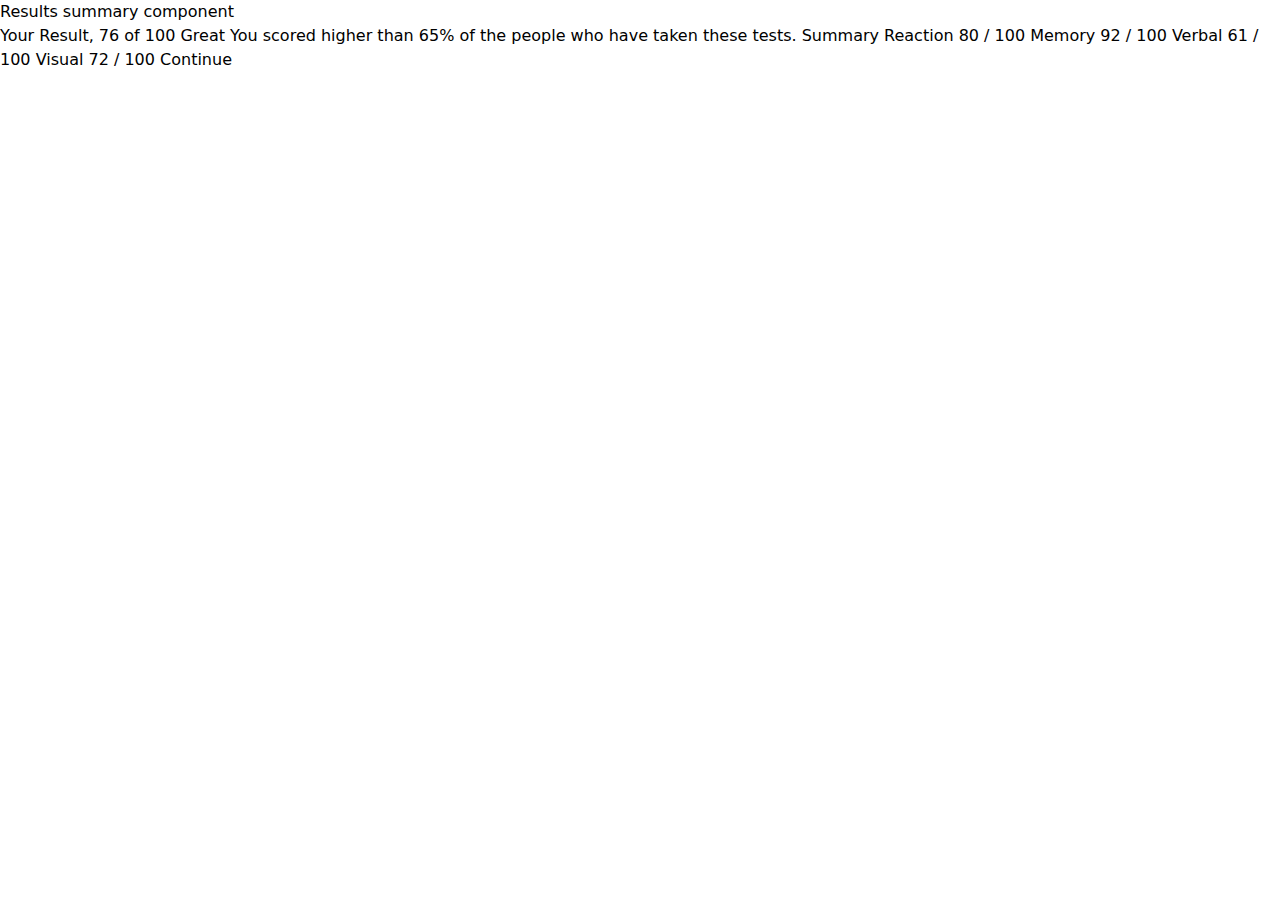
==== pages/index.html @ bf83e8e1 "initial commit" ====
<!DOCTYPE html>
<html lang="en">
    <head>
        <meta charset="UTF-8">
        <!-- displays site properly based on user's device -->
        <meta name="viewport" content="width=device-width, initial-scale=1.0"> 
      
        <link rel="stylesheet" href="/css/styles.css">

        <link rel="icon" type="image/png" sizes="32x32" href="/images/favicon-32x32.png">
    
    
        <title>Frontend Mentor | Results summary component</title>
    </head>
    <body class="text-center mx-0 my-auto">
        <header>
            <h1 class="hidden">Results summary component</h1>
        </header>
        <main class="container text-amber-700">
            <section class="bg-emerald-500 w-52 h-52 rounded-full shadow-2xl">

            </section>
            Your Result, 
            76
            of 100
          
            Great
            You scored higher than 65% of the people who have taken these tests.
            
            Summary
          
            Reaction
            80 / 100
          
            Memory
            92 / 100
          
            Verbal
            61 / 100
          
            Visual
            72 / 100
          
            Continue
        </main>
        <footer></footer>
    </body>
</html>
---- css/styles.css ----
/*
! tailwindcss v3.4.1 | MIT License | https://tailwindcss.com
*/

/*
1. Prevent padding and border from affecting element width. (https://github.com/mozdevs/cssremedy/issues/4)
2. Allow adding a border to an element by just adding a border-width. (https://github.com/tailwindcss/tailwindcss/pull/116)
*/

*,
::before,
::after {
  box-sizing: border-box;
  /* 1 */
  border-width: 0;
  /* 2 */
  border-style: solid;
  /* 2 */
  border-color: #e5e7eb;
  /* 2 */
}

::before,
::after {
  --tw-content: '';
}

/*
1. Use a consistent sensible line-height in all browsers.
2. Prevent adjustments of font size after orientation changes in iOS.
3. Use a more readable tab size.
4. Use the user's configured `sans` font-family by default.
5. Use the user's configured `sans` font-feature-settings by default.
6. Use the user's configured `sans` font-variation-settings by default.
7. Disable tap highlights on iOS
*/

html,
:host {
  line-height: 1.5;
  /* 1 */
  -webkit-text-size-adjust: 100%;
  /* 2 */
  -moz-tab-size: 4;
  /* 3 */
  -o-tab-size: 4;
     tab-size: 4;
  /* 3 */
  font-family: ui-sans-serif, system-ui, sans-serif, "Apple Color Emoji", "Segoe UI Emoji", "Segoe UI Symbol", "Noto Color Emoji";
  /* 4 */
  font-feature-settings: normal;
  /* 5 */
  font-variation-settings: normal;
  /* 6 */
  -webkit-tap-highlight-color: transparent;
  /* 7 */
}

/*
1. Remove the margin in all browsers.
2. Inherit line-height from `html` so users can set them as a class directly on the `html` element.
*/

body {
  margin: 0;
  /* 1 */
  line-height: inherit;
  /* 2 */
}

/*
1. Add the correct height in Firefox.
2. Correct the inheritance of border color in Firefox. (https://bugzilla.mozilla.org/show_bug.cgi?id=190655)
3. Ensure horizontal rules are visible by default.
*/

hr {
  height: 0;
  /* 1 */
  color: inherit;
  /* 2 */
  border-top-width: 1px;
  /* 3 */
}

/*
Add the correct text decoration in Chrome, Edge, and Safari.
*/

abbr:where([title]) {
  -webkit-text-decoration: underline dotted;
          text-decoration: underline dotted;
}

/*
Remove the default font size and weight for headings.
*/

h1,
h2,
h3,
h4,
h5,
h6 {
  font-size: inherit;
  font-weight: inherit;
}

/*
Reset links to optimize for opt-in styling instead of opt-out.
*/

a {
  color: inherit;
  text-decoration: inherit;
}

/*
Add the correct font weight in Edge and Safari.
*/

b,
strong {
  font-weight: bolder;
}

/*
1. Use the user's configured `mono` font-family by default.
2. Use the user's configured `mono` font-feature-settings by default.
3. Use the user's configured `mono` font-variation-settings by default.
4. Correct the odd `em` font sizing in all browsers.
*/

code,
kbd,
samp,
pre {
  font-family: ui-monospace, SFMono-Regular, Menlo, Monaco, Consolas, "Liberation Mono", "Courier New", monospace;
  /* 1 */
  font-feature-settings: normal;
  /* 2 */
  font-variation-settings: normal;
  /* 3 */
  font-size: 1em;
  /* 4 */
}

/*
Add the correct font size in all browsers.
*/

small {
  font-size: 80%;
}

/*
Prevent `sub` and `sup` elements from affecting the line height in all browsers.
*/

sub,
sup {
  font-size: 75%;
  line-height: 0;
  position: relative;
  vertical-align: baseline;
}

sub {
  bottom: -0.25em;
}

sup {
  top: -0.5em;
}

/*
1. Remove text indentation from table contents in Chrome and Safari. (https://bugs.chromium.org/p/chromium/issues/detail?id=999088, https://bugs.webkit.org/show_bug.cgi?id=201297)
2. Correct table border color inheritance in all Chrome and Safari. (https://bugs.chromium.org/p/chromium/issues/detail?id=935729, https://bugs.webkit.org/show_bug.cgi?id=195016)
3. Remove gaps between table borders by default.
*/

table {
  text-indent: 0;
  /* 1 */
  border-color: inherit;
  /* 2 */
  border-collapse: collapse;
  /* 3 */
}

/*
1. Change the font styles in all browsers.
2. Remove the margin in Firefox and Safari.
3. Remove default padding in all browsers.
*/

button,
input,
optgroup,
select,
textarea {
  font-family: inherit;
  /* 1 */
  font-feature-settings: inherit;
  /* 1 */
  font-variation-settings: inherit;
  /* 1 */
  font-size: 100%;
  /* 1 */
  font-weight: inherit;
  /* 1 */
  line-height: inherit;
  /* 1 */
  color: inherit;
  /* 1 */
  margin: 0;
  /* 2 */
  padding: 0;
  /* 3 */
}

/*
Remove the inheritance of text transform in Edge and Firefox.
*/

button,
select {
  text-transform: none;
}

/*
1. Correct the inability to style clickable types in iOS and Safari.
2. Remove default button styles.
*/

button,
[type='button'],
[type='reset'],
[type='submit'] {
  -webkit-appearance: button;
  /* 1 */
  background-color: transparent;
  /* 2 */
  background-image: none;
  /* 2 */
}

/*
Use the modern Firefox focus style for all focusable elements.
*/

:-moz-focusring {
  outline: auto;
}

/*
Remove the additional `:invalid` styles in Firefox. (https://github.com/mozilla/gecko-dev/blob/2f9eacd9d3d995c937b4251a5557d95d494c9be1/layout/style/res/forms.css#L728-L737)
*/

:-moz-ui-invalid {
  box-shadow: none;
}

/*
Add the correct vertical alignment in Chrome and Firefox.
*/

progress {
  vertical-align: baseline;
}

/*
Correct the cursor style of increment and decrement buttons in Safari.
*/

::-webkit-inner-spin-button,
::-webkit-outer-spin-button {
  height: auto;
}

/*
1. Correct the odd appearance in Chrome and Safari.
2. Correct the outline style in Safari.
*/

[type='search'] {
  -webkit-appearance: textfield;
  /* 1 */
  outline-offset: -2px;
  /* 2 */
}

/*
Remove the inner padding in Chrome and Safari on macOS.
*/

::-webkit-search-decoration {
  -webkit-appearance: none;
}

/*
1. Correct the inability to style clickable types in iOS and Safari.
2. Change font properties to `inherit` in Safari.
*/

::-webkit-file-upload-button {
  -webkit-appearance: button;
  /* 1 */
  font: inherit;
  /* 2 */
}

/*
Add the correct display in Chrome and Safari.
*/

summary {
  display: list-item;
}

/*
Removes the default spacing and border for appropriate elements.
*/

blockquote,
dl,
dd,
h1,
h2,
h3,
h4,
h5,
h6,
hr,
figure,
p,
pre {
  margin: 0;
}

fieldset {
  margin: 0;
  padding: 0;
}

legend {
  padding: 0;
}

ol,
ul,
menu {
  list-style: none;
  margin: 0;
  padding: 0;
}

/*
Reset default styling for dialogs.
*/

dialog {
  padding: 0;
}

/*
Prevent resizing textareas horizontally by default.
*/

textarea {
  resize: vertical;
}

/*
1. Reset the default placeholder opacity in Firefox. (https://github.com/tailwindlabs/tailwindcss/issues/3300)
2. Set the default placeholder color to the user's configured gray 400 color.
*/

input::-moz-placeholder, textarea::-moz-placeholder {
  opacity: 1;
  /* 1 */
  color: #9ca3af;
  /* 2 */
}

input::placeholder,
textarea::placeholder {
  opacity: 1;
  /* 1 */
  color: #9ca3af;
  /* 2 */
}

/*
Set the default cursor for buttons.
*/

button,
[role="button"] {
  cursor: pointer;
}

/*
Make sure disabled buttons don't get the pointer cursor.
*/

:disabled {
  cursor: default;
}

/*
1. Make replaced elements `display: block` by default. (https://github.com/mozdevs/cssremedy/issues/14)
2. Add `vertical-align: middle` to align replaced elements more sensibly by default. (https://github.com/jensimmons/cssremedy/issues/14#issuecomment-634934210)
   This can trigger a poorly considered lint error in some tools but is included by design.
*/

img,
svg,
video,
canvas,
audio,
iframe,
embed,
object {
  display: block;
  /* 1 */
  vertical-align: middle;
  /* 2 */
}

/*
Constrain images and videos to the parent width and preserve their intrinsic aspect ratio. (https://github.com/mozdevs/cssremedy/issues/14)
*/

img,
video {
  max-width: 100%;
  height: auto;
}

/* Make elements with the HTML hidden attribute stay hidden by default */

[hidden] {
  display: none;
}

*, ::before, ::after {
  --tw-border-spacing-x: 0;
  --tw-border-spacing-y: 0;
  --tw-translate-x: 0;
  --tw-translate-y: 0;
  --tw-rotate: 0;
  --tw-skew-x: 0;
  --tw-skew-y: 0;
  --tw-scale-x: 1;
  --tw-scale-y: 1;
  --tw-pan-x:  ;
  --tw-pan-y:  ;
  --tw-pinch-zoom:  ;
  --tw-scroll-snap-strictness: proximity;
  --tw-gradient-from-position:  ;
  --tw-gradient-via-position:  ;
  --tw-gradient-to-position:  ;
  --tw-ordinal:  ;
  --tw-slashed-zero:  ;
  --tw-numeric-figure:  ;
  --tw-numeric-spacing:  ;
  --tw-numeric-fraction:  ;
  --tw-ring-inset:  ;
  --tw-ring-offset-width: 0px;
  --tw-ring-offset-color: #fff;
  --tw-ring-color: rgb(59 130 246 / 0.5);
  --tw-ring-offset-shadow: 0 0 #0000;
  --tw-ring-shadow: 0 0 #0000;
  --tw-shadow: 0 0 #0000;
  --tw-shadow-colored: 0 0 #0000;
  --tw-blur:  ;
  --tw-brightness:  ;
  --tw-contrast:  ;
  --tw-grayscale:  ;
  --tw-hue-rotate:  ;
  --tw-invert:  ;
  --tw-saturate:  ;
  --tw-sepia:  ;
  --tw-drop-shadow:  ;
  --tw-backdrop-blur:  ;
  --tw-backdrop-brightness:  ;
  --tw-backdrop-contrast:  ;
  --tw-backdrop-grayscale:  ;
  --tw-backdrop-hue-rotate:  ;
  --tw-backdrop-invert:  ;
  --tw-backdrop-opacity:  ;
  --tw-backdrop-saturate:  ;
  --tw-backdrop-sepia:  ;
}

::backdrop {
  --tw-border-spacing-x: 0;
  --tw-border-spacing-y: 0;
  --tw-translate-x: 0;
  --tw-translate-y: 0;
  --tw-rotate: 0;
  --tw-skew-x: 0;
  --tw-skew-y: 0;
  --tw-scale-x: 1;
  --tw-scale-y: 1;
  --tw-pan-x:  ;
  --tw-pan-y:  ;
  --tw-pinch-zoom:  ;
  --tw-scroll-snap-strictness: proximity;
  --tw-gradient-from-position:  ;
  --tw-gradient-via-position:  ;
  --tw-gradient-to-position:  ;
  --tw-ordinal:  ;
  --tw-slashed-zero:  ;
  --tw-numeric-figure:  ;
  --tw-numeric-spacing:  ;
  --tw-numeric-fraction:  ;
  --tw-ring-inset:  ;
  --tw-ring-offset-width: 0px;
  --tw-ring-offset-color: #fff;
  --tw-ring-color: rgb(59 130 246 / 0.5);
  --tw-ring-offset-shadow: 0 0 #0000;
  --tw-ring-shadow: 0 0 #0000;
  --tw-shadow: 0 0 #0000;
  --tw-shadow-colored: 0 0 #0000;
  --tw-blur:  ;
  --tw-brightness:  ;
  --tw-contrast:  ;
  --tw-grayscale:  ;
  --tw-hue-rotate:  ;
  --tw-invert:  ;
  --tw-saturate:  ;
  --tw-sepia:  ;
  --tw-drop-shadow:  ;
  --tw-backdrop-blur:  ;
  --tw-backdrop-brightness:  ;
  --tw-backdrop-contrast:  ;
  --tw-backdrop-grayscale:  ;
  --tw-backdrop-hue-rotate:  ;
  --tw-backdrop-invert:  ;
  --tw-backdrop-opacity:  ;
  --tw-backdrop-saturate:  ;
  --tw-backdrop-sepia:  ;
}

/*Variables*/

:root{
  --lred:hsl(0, 100%, 67%);
  --oyellow: hsl(39, 100%, 56%);
  --gteal: hsl(166, 100%, 37%);
  --cblue: hsl(234, 85%, 45%);
  --white: hsl(0, 0%, 100%);
  --pblue: hsl(221, 100%, 96%);
  --lavander: hsl(241, 100%, 89%);
  --gblue: hsl(224, 30%, 27%);
  --black: hsl(0, 0%, 0%);
}

/*
## Gradients

- Light slate blue (background): hsl(252, 100%, 67%)
- Light royal blue (background): hsl(241, 81%, 54%)

- Violet blue (circle): hsla(256, 72%, 46%, 1)
- Persian blue (circle): hsla(241, 72%, 46%, 0)

### Font

- Family: [Hanken Grotesk](https://fonts.google.com/specimen/Hanken+Grotesk)
- Weights: 500, 700, 800

*/
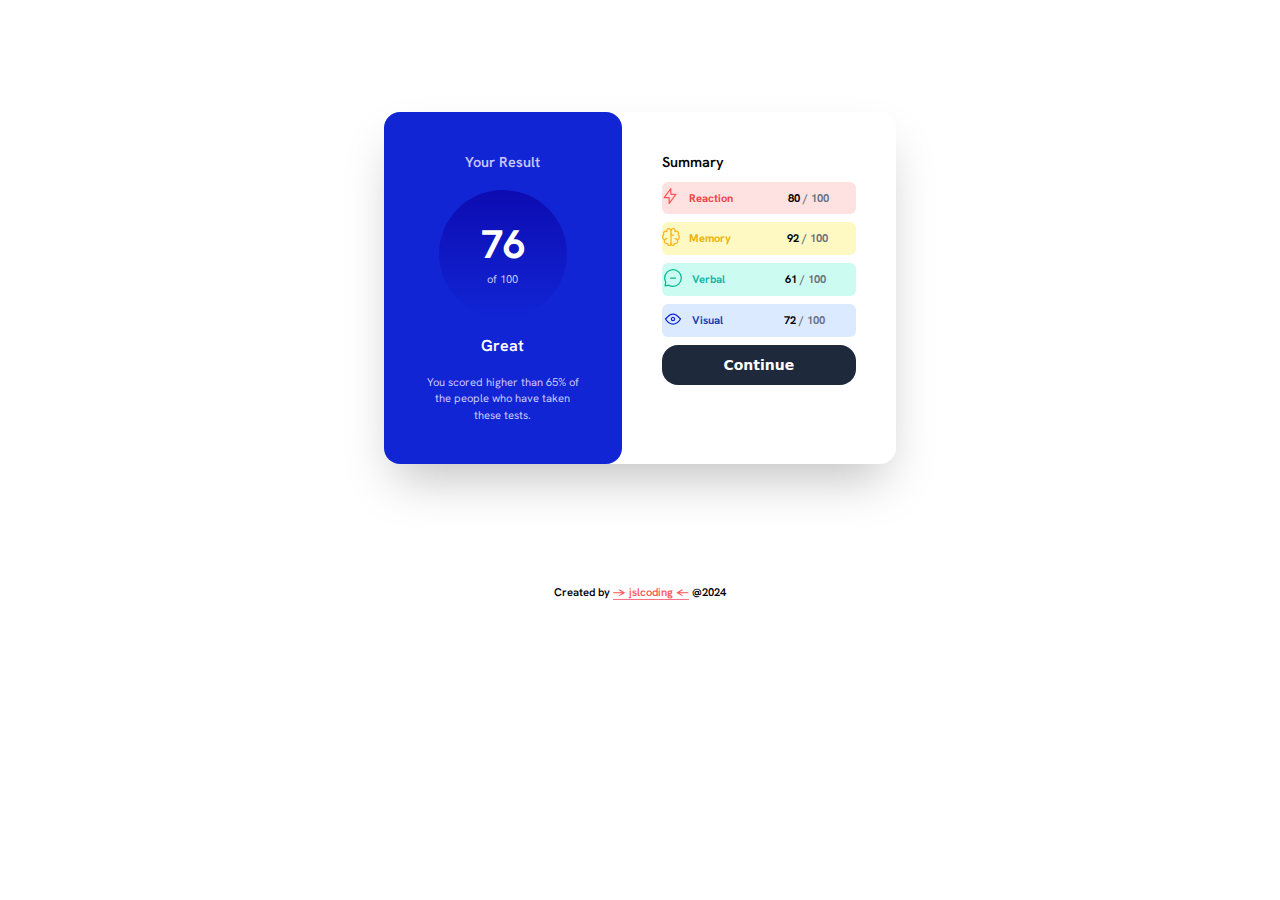
==== commit a9b1a954: "Final modifications" ====
--- a/pages/index.html
+++ b/pages/index.html
@@ -2,47 +2,59 @@
 <html lang="en">
     <head>
         <meta charset="UTF-8">
-        <!-- displays site properly based on user's device -->
         <meta name="viewport" content="width=device-width, initial-scale=1.0"> 
-      
-        <link rel="stylesheet" href="/css/styles.css">
-
-        <link rel="icon" type="image/png" sizes="32x32" href="/images/favicon-32x32.png">
-    
-    
+        <link rel="stylesheet" href="../css/styles.css">
+        <link rel="preconnect" href="https://fonts.googleapis.com">
+        <link rel="preconnect" href="https://fonts.gstatic.com" crossorigin>
+        <link href="https://fonts.googleapis.com/css2?family=Hanken+Grotesk:ital,wght@0,100..900;1,100..900&display=swap" rel="stylesheet">        
+        <link rel="icon" type="image/png" sizes="32x32" href="../images/favicon-32x32.png">
         <title>Frontend Mentor | Results summary component</title>
     </head>
-    <body class="text-center mx-0 my-auto">
+    <body class="text-center ">
         <header>
             <h1 class="hidden">Results summary component</h1>
-        </header>
-        <main class="container text-amber-700">
-            <section class="bg-emerald-500 w-52 h-52 rounded-full shadow-2xl">
-
-            </section>
-            Your Result, 
-            76
-            of 100
-          
-            Great
-            You scored higher than 65% of the people who have taken these tests.
-            
-            Summary
-          
-            Reaction
-            80 / 100
-          
-            Memory
-            92 / 100
-          
-            Verbal
-            61 / 100
-          
-            Visual
-            72 / 100
-          
-            Continue
+        </header> 
+        <main class="shadow-2xl rounded-2xl mx-auto mb-20 mt-28 md:flex lg:flex lg:w-2/5">
+            <section class="bg-cblue rounded-2xl p-10">
+                <div class="text-lavander">
+                    <h4 class="font-semibold pb-4">Your Result</h4>
+                </div>
+                <div class="gradient rounded-full py-6 mx-auto w-32 h-32">
+                    <h2 class="text-white font-bold">76</h2>
+                    <p class="leading-none">of 100</p>
+                </div>
+                <div>
+                    <h3 class="text-white font-semibold py-4">Great</h3>
+                    <p>You scored higher than 65% of the people who have taken these tests.</p>
+                </div>
+            </section>        
+            <section class="p-10 w-full">
+                <div>
+                    <h4 class="font-semibold text-left">Summary</h4>
+                </div>
+                <div class="font-bold flex justify-around bg-red-100 my-2 py-2 rounded-md">
+                    <p class="text-red-500 font-bold reaction">Reaction</p>
+                    <p>80 <span class="text-gray-500">/ 100</span></p>
+                </div> 
+                <div class="font-bold flex justify-around bg-yellow-100 my-2 py-2 rounded-md">
+                    <p class="text-yellow-500 memory">Memory</p>
+                    <p>92 <span class="text-gray-500">/ 100</span></p>
+                </div>
+                <div class="font-bold flex justify-around bg-teal-100 my-2 py-2 rounded-md">
+                    <p class="text-teal-500 verbal">Verbal</p>
+                    <p>61 <span class="text-gray-500">/ 100</span></p>
+                </div>
+                <div class="font-bold flex justify-around bg-blue-100 my-2 py-2 rounded-md">
+                    <p class="text-blue-800 visual">Visual</p>
+                    <p>72 <span class="text-gray-500">/ 100</span></p>
+                </div>
+                <div>
+                    <button class="bg-slate-800 text-white w-full rounded-2xl py-2.5 text-sm font-semibold ease-in-out duration-300"><a href="#">Continue</a></button>
+                </div>
+            </section>       
         </main>
-        <footer></footer>
+        <footer class="p-10 font-semibold">
+            <p>Created by <a href="https://github.com/jslcoding" title="jslcoding github" class="border-b border-rose-400">jslcoding</a> @2024</p>
+        </footer>
     </body>
 </html>--- a/css/styles.css
+++ b/css/styles.css
@@ -544,18 +544,309 @@
   --tw-backdrop-sepia:  ;
 }
 
+.mx-4 {
+  margin-left: 1rem;
+  margin-right: 1rem;
+}
+
+.mx-auto {
+  margin-left: auto;
+  margin-right: auto;
+}
+
+.my-2 {
+  margin-top: 0.5rem;
+  margin-bottom: 0.5rem;
+}
+
+.my-4 {
+  margin-top: 1rem;
+  margin-bottom: 1rem;
+}
+
+.my-auto {
+  margin-top: auto;
+  margin-bottom: auto;
+}
+
+.my-6 {
+  margin-top: 1.5rem;
+  margin-bottom: 1.5rem;
+}
+
+.my-10 {
+  margin-top: 2.5rem;
+  margin-bottom: 2.5rem;
+}
+
+.my-28 {
+  margin-top: 7rem;
+  margin-bottom: 7rem;
+}
+
+.mb-20 {
+  margin-bottom: 5rem;
+}
+
+.mt-28 {
+  margin-top: 7rem;
+}
+
+.flex {
+  display: flex;
+}
+
+.hidden {
+  display: none;
+}
+
+.h-32 {
+  height: 8rem;
+}
+
+.w-32 {
+  width: 8rem;
+}
+
+.w-full {
+  width: 100%;
+}
+
+.justify-around {
+  justify-content: space-around;
+}
+
+.rounded-2xl {
+  border-radius: 1rem;
+}
+
+.rounded-full {
+  border-radius: 9999px;
+}
+
+.rounded-md {
+  border-radius: 0.375rem;
+}
+
+.border-b {
+  border-bottom-width: 1px;
+}
+
+.border-rose-400 {
+  --tw-border-opacity: 1;
+  border-color: rgb(251 113 133 / var(--tw-border-opacity));
+}
+
+.bg-blue-100 {
+  --tw-bg-opacity: 1;
+  background-color: rgb(219 234 254 / var(--tw-bg-opacity));
+}
+
+.bg-red-100 {
+  --tw-bg-opacity: 1;
+  background-color: rgb(254 226 226 / var(--tw-bg-opacity));
+}
+
+.bg-slate-800 {
+  --tw-bg-opacity: 1;
+  background-color: rgb(30 41 59 / var(--tw-bg-opacity));
+}
+
+.bg-teal-100 {
+  --tw-bg-opacity: 1;
+  background-color: rgb(204 251 241 / var(--tw-bg-opacity));
+}
+
+.bg-yellow-100 {
+  --tw-bg-opacity: 1;
+  background-color: rgb(254 249 195 / var(--tw-bg-opacity));
+}
+
+.p-10 {
+  padding: 2.5rem;
+}
+
+.py-2 {
+  padding-top: 0.5rem;
+  padding-bottom: 0.5rem;
+}
+
+.py-2\.5 {
+  padding-top: 0.625rem;
+  padding-bottom: 0.625rem;
+}
+
+.py-4 {
+  padding-top: 1rem;
+  padding-bottom: 1rem;
+}
+
+.py-6 {
+  padding-top: 1.5rem;
+  padding-bottom: 1.5rem;
+}
+
+.pb-4 {
+  padding-bottom: 1rem;
+}
+
+.text-left {
+  text-align: left;
+}
+
+.text-center {
+  text-align: center;
+}
+
+.text-sm {
+  font-size: 0.875rem;
+  line-height: 1.25rem;
+}
+
+.font-bold {
+  font-weight: 700;
+}
+
+.font-semibold {
+  font-weight: 600;
+}
+
+.leading-none {
+  line-height: 1;
+}
+
+.text-blue-800 {
+  --tw-text-opacity: 1;
+  color: rgb(30 64 175 / var(--tw-text-opacity));
+}
+
+.text-gray-500 {
+  --tw-text-opacity: 1;
+  color: rgb(107 114 128 / var(--tw-text-opacity));
+}
+
+.text-red-500 {
+  --tw-text-opacity: 1;
+  color: rgb(239 68 68 / var(--tw-text-opacity));
+}
+
+.text-teal-500 {
+  --tw-text-opacity: 1;
+  color: rgb(20 184 166 / var(--tw-text-opacity));
+}
+
+.text-white {
+  --tw-text-opacity: 1;
+  color: rgb(255 255 255 / var(--tw-text-opacity));
+}
+
+.text-yellow-500 {
+  --tw-text-opacity: 1;
+  color: rgb(234 179 8 / var(--tw-text-opacity));
+}
+
+.shadow-2xl {
+  --tw-shadow: 0 25px 50px -12px rgb(0 0 0 / 0.25);
+  --tw-shadow-colored: 0 25px 50px -12px var(--tw-shadow-color);
+  box-shadow: var(--tw-ring-offset-shadow, 0 0 #0000), var(--tw-ring-shadow, 0 0 #0000), var(--tw-shadow);
+}
+
+.duration-300 {
+  transition-duration: 300ms;
+}
+
+.ease-in-out {
+  transition-timing-function: cubic-bezier(0.4, 0, 0.2, 1);
+}
+
 /*Variables*/
 
 :root{
   --lred:hsl(0, 100%, 67%);
+  --cblue: hsl(234, 85%, 45%);
   --oyellow: hsl(39, 100%, 56%);
   --gteal: hsl(166, 100%, 37%);
-  --cblue: hsl(234, 85%, 45%);
-  --white: hsl(0, 0%, 100%);
   --pblue: hsl(221, 100%, 96%);
-  --lavander: hsl(241, 100%, 89%);
   --gblue: hsl(224, 30%, 27%);
   --black: hsl(0, 0%, 0%);
+  --white: hsl(0, 0%, 100%);
+  --lavander: hsl(241, 100%, 89%);
+  --font: "Hanken Grotesk", sans-serif;
+}
+
+/*Headings and fonts*/
+
+:is(h1,h2,h3,h4,h5,h6,p) {
+  font-family: var(--font);
+}
+
+body {
+  font-size: 62.5%;
+}
+
+p {
+  font-size: .7rem;
+}
+
+h2 {
+  font-size: 2.5rem;
+}
+
+h3 {
+  font-size: 1rem;
+}
+
+h4 {
+  font-size: .9rem;
+}
+
+/*Icons*/
+
+.reaction, .memory, .verbal, .visual{
+  position: relative;
+}
+
+.reaction::before, .memory::before, .verbal::before, .visual::before{
+  position: absolute;
+  left: -1.8rem;
+  top: -.2rem;
+}
+
+.reaction::before{
+  content: url("../images/icon-reaction.svg");
+}
+
+.memory::before {
+  content: url("../images/icon-memory.svg");
+}
+
+.verbal::before {
+  content: url("../images/icon-verbal.svg");
+}
+
+.visual::before {
+  content: url("../images/icon-visual.svg");
+}
+
+/*Button*/
+
+button:hover {
+  background-color: var(--cblue);
+  color: var(--white);
+}
+
+/*Utilities*/
+
+.bg-cblue {
+  background-color: var(--cblue);
+}
+
+.bg-cblue p, .bg-cblue h4{
+  color: var(--lavander);
+}
+
+.gradient{
+  background: linear-gradient(to bottom,hsla(242, 92%, 35%, 0.849),hsl(234, 85%, 45%));
 }
 
 /*
@@ -573,3 +864,50 @@
 - Weights: 500, 700, 800
 
 */
+
+/*Footer*/
+
+footer a {
+  color: var(--lred);
+  transition: ease-in-out 1s;
+}
+
+footer a:hover{
+  color: var(--oyellow);
+}
+
+footer a::before {
+  content: "→ ";
+}
+
+footer a::after {
+  content: " ←";
+}
+
+@media (min-width: 768px) {
+  .md\:flex {
+    display: flex;
+  }
+}
+
+@media (min-width: 1024px) {
+  .lg\:flex {
+    display: flex;
+  }
+
+  .lg\:w-2\/5 {
+    width: 40%;
+  }
+
+  .lg\:w-full {
+    width: 100%;
+  }
+
+  .lg\:justify-center {
+    justify-content: center;
+  }
+
+  .lg\:align-middle {
+    vertical-align: middle;
+  }
+}
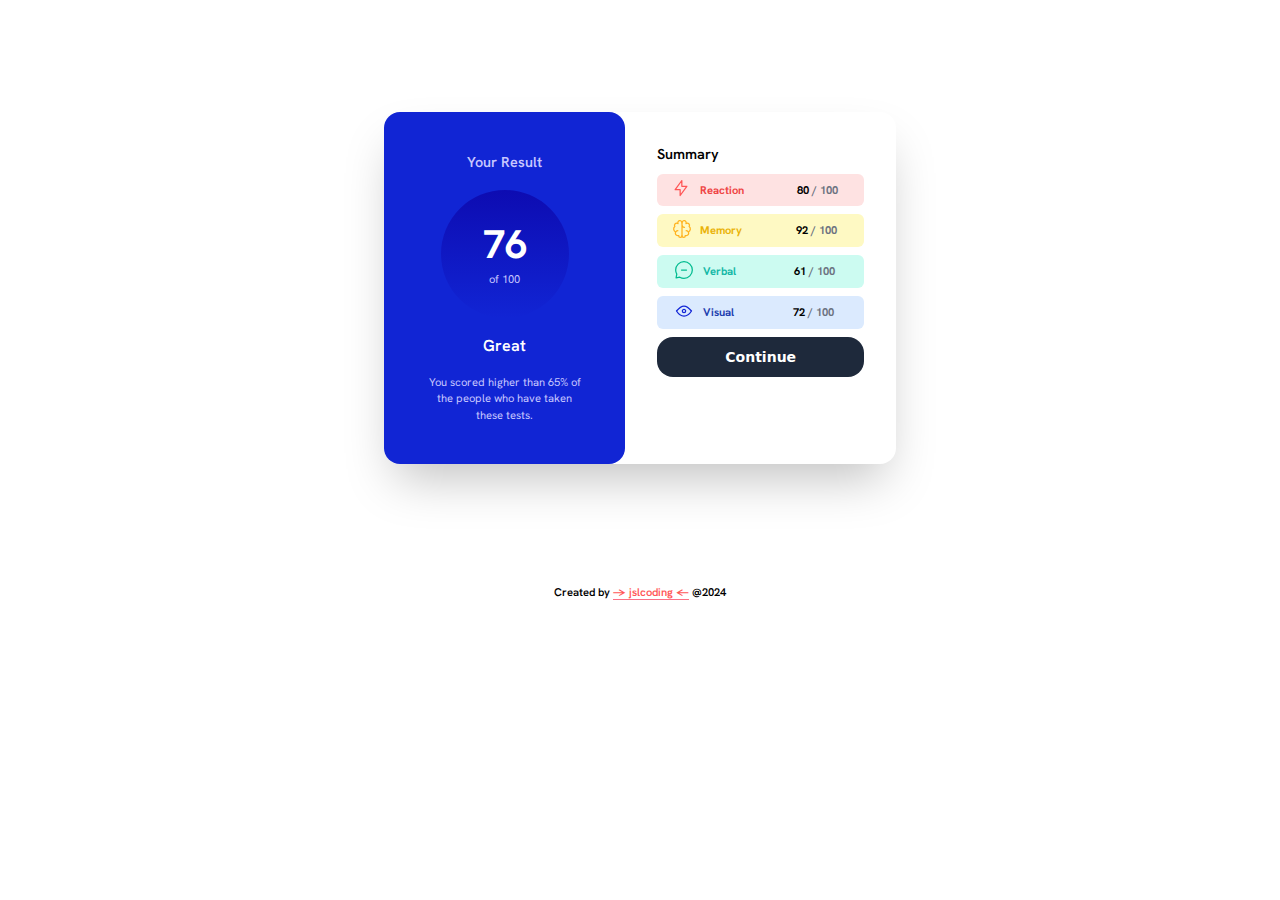
==== commit 10a30327: "Adjusting breakpoint" ====
--- a/pages/index.html
+++ b/pages/index.html
@@ -28,24 +28,24 @@
                     <p>You scored higher than 65% of the people who have taken these tests.</p>
                 </div>
             </section>        
-            <section class="p-10 w-full">
+            <section class="p-8 w-full">
                 <div>
                     <h4 class="font-semibold text-left">Summary</h4>
                 </div>
                 <div class="font-bold flex justify-around bg-red-100 my-2 py-2 rounded-md">
-                    <p class="text-red-500 font-bold reaction">Reaction</p>
+                    <p class="text-red-500 font-bold reaction ml-4">Reaction</p>
                     <p>80 <span class="text-gray-500">/ 100</span></p>
                 </div> 
                 <div class="font-bold flex justify-around bg-yellow-100 my-2 py-2 rounded-md">
-                    <p class="text-yellow-500 memory">Memory</p>
+                    <p class="text-yellow-500 memory ml-4">Memory</p>
                     <p>92 <span class="text-gray-500">/ 100</span></p>
                 </div>
                 <div class="font-bold flex justify-around bg-teal-100 my-2 py-2 rounded-md">
-                    <p class="text-teal-500 verbal">Verbal</p>
+                    <p class="text-teal-500 verbal ml-4">Verbal</p>
                     <p>61 <span class="text-gray-500">/ 100</span></p>
                 </div>
                 <div class="font-bold flex justify-around bg-blue-100 my-2 py-2 rounded-md">
-                    <p class="text-blue-800 visual">Visual</p>
+                    <p class="text-blue-800 visual ml-4">Visual</p>
                     <p>72 <span class="text-gray-500">/ 100</span></p>
                 </div>
                 <div>
--- a/css/styles.css
+++ b/css/styles.css
@@ -544,11 +544,6 @@
   --tw-backdrop-sepia:  ;
 }
 
-.mx-4 {
-  margin-left: 1rem;
-  margin-right: 1rem;
-}
-
 .mx-auto {
   margin-left: auto;
   margin-right: auto;
@@ -559,37 +554,16 @@
   margin-bottom: 0.5rem;
 }
 
-.my-4 {
-  margin-top: 1rem;
-  margin-bottom: 1rem;
-}
-
-.my-auto {
-  margin-top: auto;
-  margin-bottom: auto;
-}
-
-.my-6 {
-  margin-top: 1.5rem;
-  margin-bottom: 1.5rem;
-}
-
-.my-10 {
-  margin-top: 2.5rem;
-  margin-bottom: 2.5rem;
-}
-
-.my-28 {
-  margin-top: 7rem;
-  margin-bottom: 7rem;
-}
-
 .mb-20 {
   margin-bottom: 5rem;
 }
 
 .mt-28 {
   margin-top: 7rem;
+}
+
+.ml-4 {
+  margin-left: 1rem;
 }
 
 .flex {
@@ -664,6 +638,14 @@
 
 .p-10 {
   padding: 2.5rem;
+}
+
+.p-9 {
+  padding: 2.25rem;
+}
+
+.p-8 {
+  padding: 2rem;
 }
 
 .py-2 {
@@ -849,22 +831,6 @@
   background: linear-gradient(to bottom,hsla(242, 92%, 35%, 0.849),hsl(234, 85%, 45%));
 }
 
-/*
-## Gradients
-
-- Light slate blue (background): hsl(252, 100%, 67%)
-- Light royal blue (background): hsl(241, 81%, 54%)
-
-- Violet blue (circle): hsla(256, 72%, 46%, 1)
-- Persian blue (circle): hsla(241, 72%, 46%, 0)
-
-### Font
-
-- Family: [Hanken Grotesk](https://fonts.google.com/specimen/Hanken+Grotesk)
-- Weights: 500, 700, 800
-
-*/
-
 /*Footer*/
 
 footer a {
@@ -898,16 +864,4 @@
   .lg\:w-2\/5 {
     width: 40%;
   }
-
-  .lg\:w-full {
-    width: 100%;
-  }
-
-  .lg\:justify-center {
-    justify-content: center;
-  }
-
-  .lg\:align-middle {
-    vertical-align: middle;
-  }
-}
+}
